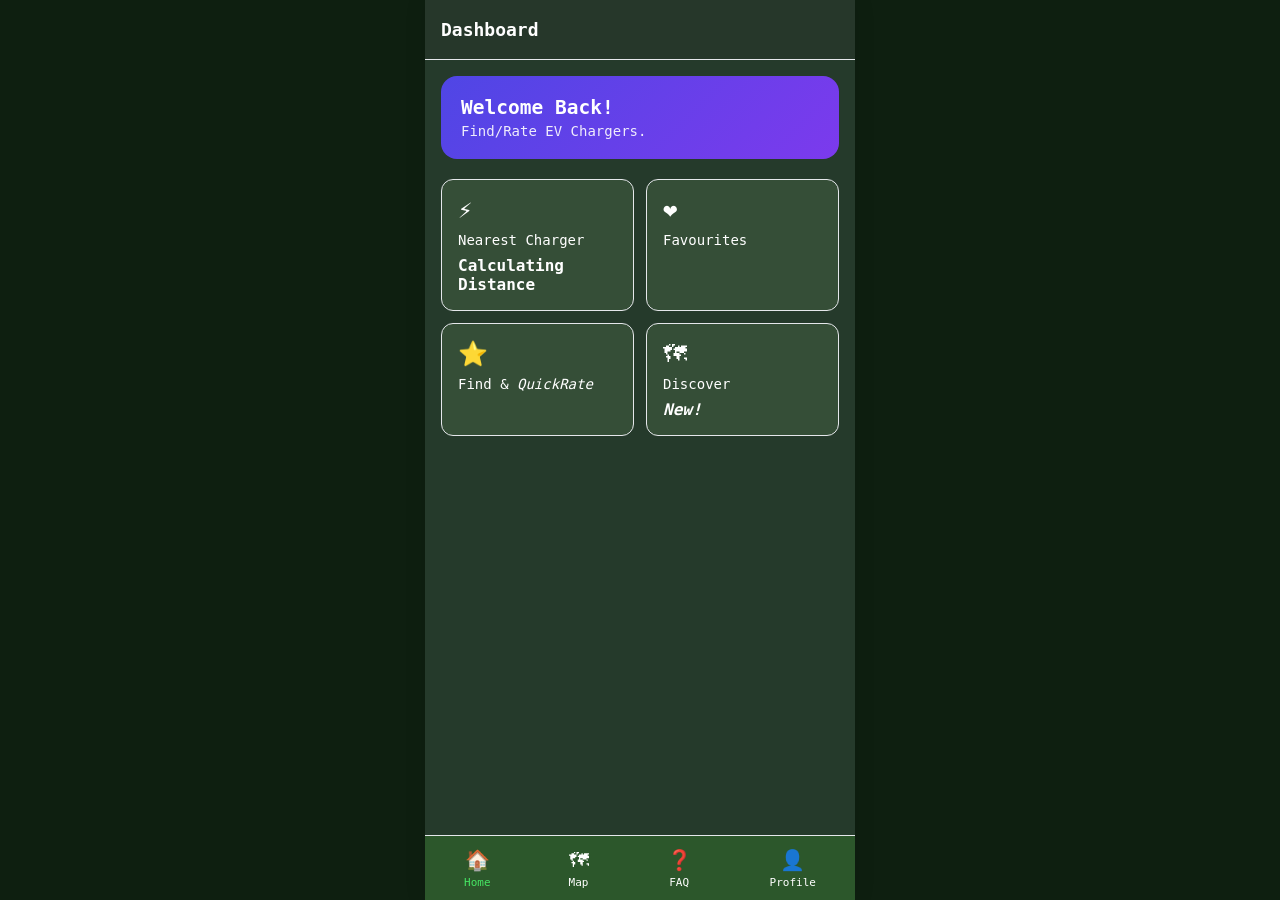
==== index.html @ 246b97a3 "efeer" ====
<!DOCTYPE html>
<html lang="en">
<head>
    <meta charset="UTF-8">
    <meta name="viewport" content="width=device-width, initial-scale=1.0, maximum-scale=1.0, user-scalable=no">
    <title>Mobile App Shell</title>
    <link rel="stylesheet" href="css/style.css">
    <script src="loader.js"></script>
</head>
<body onload="load()">

    <!-- Main Device Wrapper to restrict width on desktop views -->
    <div class="app-container">
        
        <!-- Fixed App Header -->
        <header class="app-header">

            <h1 class="app-title">Dashboard</h1>

        </header>

        <!-- Main Scrollable Feed Box -->
        <main class="app-content">
            
            <div class="welcome-banner">
                <h2>Welcome Back!</h2>
                <p>Find/Rate EV Chargers.</p>
            </div>

            <!-- UI Action Cards -->
            <div class="card-grid">
                <div class="app-card">
                    <span class="card-icon">⚡</span>
                    <h3>Nearest Charger</h3>
                    <p>Calculating Distance</p>
                </div>
                <div class="app-card">
                    <span class="card-icon">❤️</span>
                    <h3>Favourites</h3>
                </div>
                <div class="app-card">
                    <span class="card-icon">⭐</span>
                    <h3>Find & <I>QuickRate</I></h3>
                </div>
                <div class="app-card">
                    <span class="card-icon">🗺</span>
                    <h3>Discover</h3>
                    <p><i>New!</i></p>
                </div>
            </div>

        </main>

        <!-- Fixed Bottom Navigation Bar -->
        <nav class="app-nav" id="nav-dummy">
        </nav>

    </div>

</body>
</html>
---- css/style.css ----
/* Core Layout Reset and App Environment Defaults */
* {
    box-sizing: border-box;
    margin: 0;
    padding: 0;
    -webkit-tap-highlight-color: transparent;
}

body {
    color: white;
    font-family: monospace;
    background-color: #0e1f10;
    display: flex;
    justify-content: center;
    align-items: center;
    min-height: 100vh;
}

/* Mobile Simulation Frame (Perfect for Desktop Browsing & Native Devices) */
.app-container {
    width: 100%;
    max-width: 430px; /* Standard smartphone width configuration */
    height: 100vh;
    background-color: #114e1c;
    display: flex;
    flex-direction: column;
    position: relative;
    box-shadow: 0 0 20px rgba(0, 0, 0, 0.1);
    overflow: hidden;
}

/* Sticky App Header Styles */
.app-header {
    height: 60px;
    background-color: #26372a;
    border-bottom: 1px solid #e5e7eb;
    display: flex;
    align-items: center;
    justify-content: space-between;
    padding: 0 16px;
    z-index: 10;
}

.app-title {
    font-size: 18px;
    font-weight: 700;
    color: #ffffff;
}

.icon-btn {
    background: none;
    border: none;
    font-size: 20px;
    cursor: pointer;
    color: #ffffff;
}

/* Scrollable Container Elements preventing global viewport bounce */
.app-content {
    flex: 1;
    overflow-y: auto;
    padding: 16px;
    background-color: #253a2b;
    padding-bottom: 80px; /* Clear space for the fixed nav bar */
}

/* UI Card Styles */
.welcome-banner {
    background: linear-gradient(135deg, #4f46e5, #7c3aed);
    color: #ffffff;
    padding: 20px;
    border-radius: 16px;
    margin-bottom: 20px;
}

.welcome-banner p {
    margin-top: 4px;
    opacity: 0.9;
    font-size: 14px;
}

.card-grid {
    display: grid;
    grid-template-columns: repeat(2, 1fr);
    gap: 12px;
}

.app-card {
    background-color: #354e37;
    border: 1px solid #e5e7eb;
    border-radius: 12px;
    padding: 16px;
    display: flex;
    flex-direction: column;
    gap: 8px;
}
.question {
    background-color: #354e37;
    border: 1px solid #e5e7eb;
    border-radius: 12px;
    padding: 16px;
    margin: 20px;
    flex-direction: column;
    gap: 8px;
}


.card-icon {
    font-size: 24px;
}

.app-card h3 {
    font-size: 14px;
    color: #ffffff;
    font-weight: 500;
}

.app-card p {
    font-size: 16px;
    color: #ffffff;
    font-weight: 700;
}

/* Sticky Bottom Navigation Bar Layout */
.app-nav {
    position: absolute;
    bottom: 0;
    left: 0;
    right: 0;
    height: 65px;
    background-color: #2c572b;
    border-top: 1px solid #e5e7eb;
    display: flex;
    justify-content: space-around;
    align-items: center;
    z-index: 10;
}

.nav-item {
    display: flex;
    flex-direction: column;
    align-items: center;
    text-decoration: none;
    color: #ffffff;
    gap: 4px;
}

.nav-item.active {
    color: #46e563;
}

.nav-icon {
    font-size: 20px;
}

.nav-label {
    font-size: 11px;
    font-weight: 500;
}
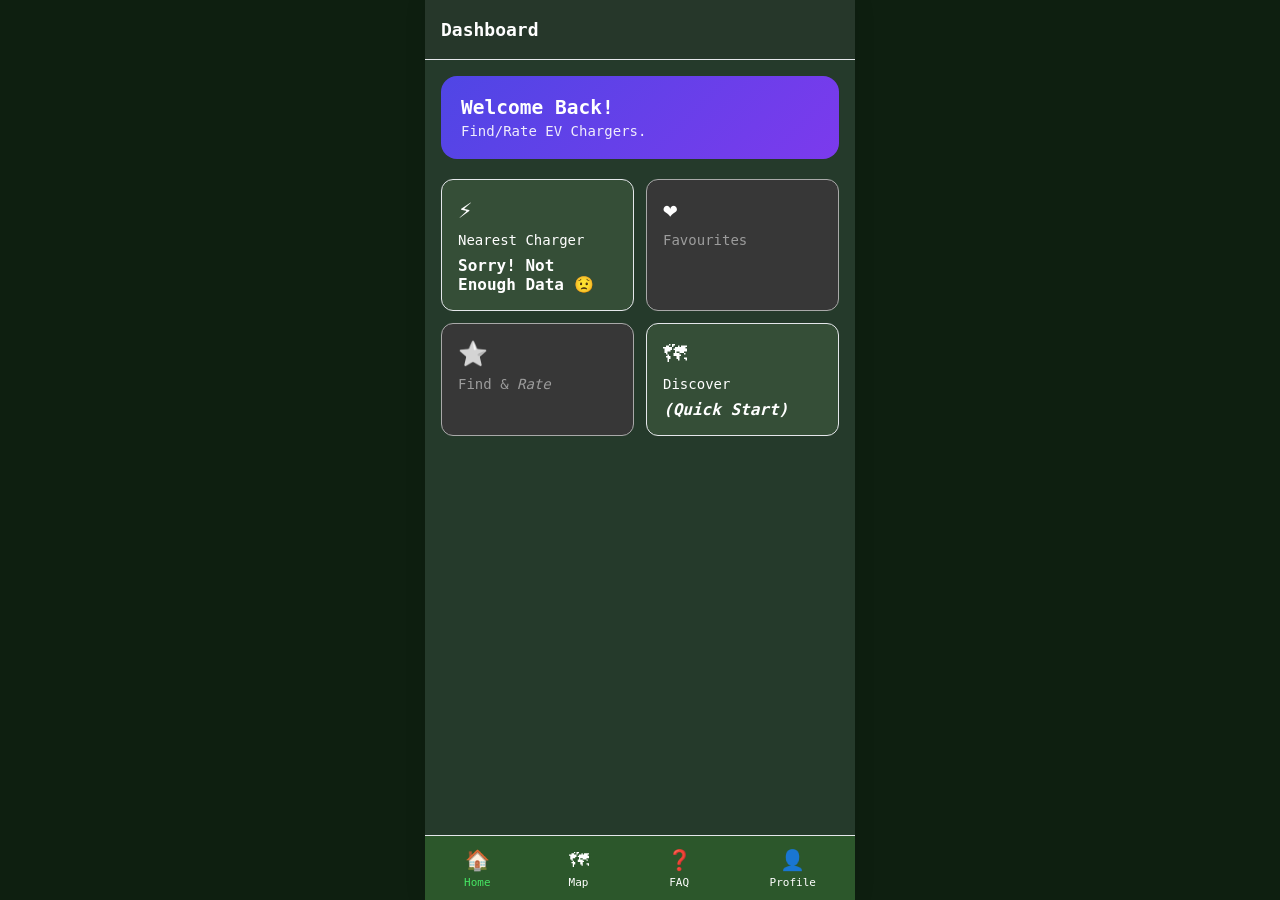
==== commit 694b0f83: "regewtg" ====
--- a/index.html
+++ b/index.html
@@ -32,20 +32,20 @@
                 <div class="app-card">
                     <span class="card-icon">⚡</span>
                     <h3>Nearest Charger</h3>
-                    <p>Calculating Distance</p>
+                    <p>Sorry! Not Enough Data 😟</p>
                 </div>
-                <div class="app-card">
+                <div class="napp-card">
                     <span class="card-icon">❤️</span>
                     <h3>Favourites</h3>
                 </div>
-                <div class="app-card">
+                <div class="napp-card">
                     <span class="card-icon">⭐</span>
-                    <h3>Find & <I>QuickRate</I></h3>
+                    <h3>Find & <I>Rate</I></h3>
                 </div>
-                <div class="app-card">
+                <div class="app-card" onclick="window.location.href = `map.html`">
                     <span class="card-icon">🗺</span>
                     <h3>Discover</h3>
-                    <p><i>New!</i></p>
+                    <p><i>(Quick Start)</i></p>
                 </div>
             </div>
 
--- a/css/style.css
+++ b/css/style.css
@@ -3,6 +3,7 @@
     box-sizing: border-box;
     margin: 0;
     padding: 0;
+    
     -webkit-tap-highlight-color: transparent;
 }
 
@@ -120,6 +121,37 @@
     color: #ffffff;
     font-weight: 700;
 }
+.napp-card {
+    background-color: #373737;
+    border: 1px solid #aba9a9;
+    border-radius: 12px;
+    padding: 16px;
+    display: flex;
+    flex-direction: column;
+    gap: 8px;
+    filter: grayscale(100%) blur(0.6px);
+}
+
+.napp-card:hover {
+   animation: blur1 0.5s forwards ease-in-out;
+}
+@keyframes blur1 {
+    0% {filter: grayscale(100%) blur(0.6px);}
+    50% {filter: grayscale(100%) blur(5px);}
+    100% {filter: grayscale(100%) blur(0.6px);}
+}
+.napp-card h3 {
+    font-size: 14px;
+    color: #9d9c9c;
+    font-weight: 500;
+}
+
+.napp-card p {
+    font-size: 16px;
+    color: #414141;
+    font-weight: 700;
+}
+
 
 /* Sticky Bottom Navigation Bar Layout */
 .app-nav {
@@ -157,3 +189,14 @@
     font-size: 11px;
     font-weight: 500;
 }
+.report {
+    color: red;
+    transition: all ease-in-out 0.25s;
+    cursor: pointer;
+    text-align: right;
+    font-size: 120%;
+}
+.report:hover {
+    font-size: 150%;
+    color: white;
+}
